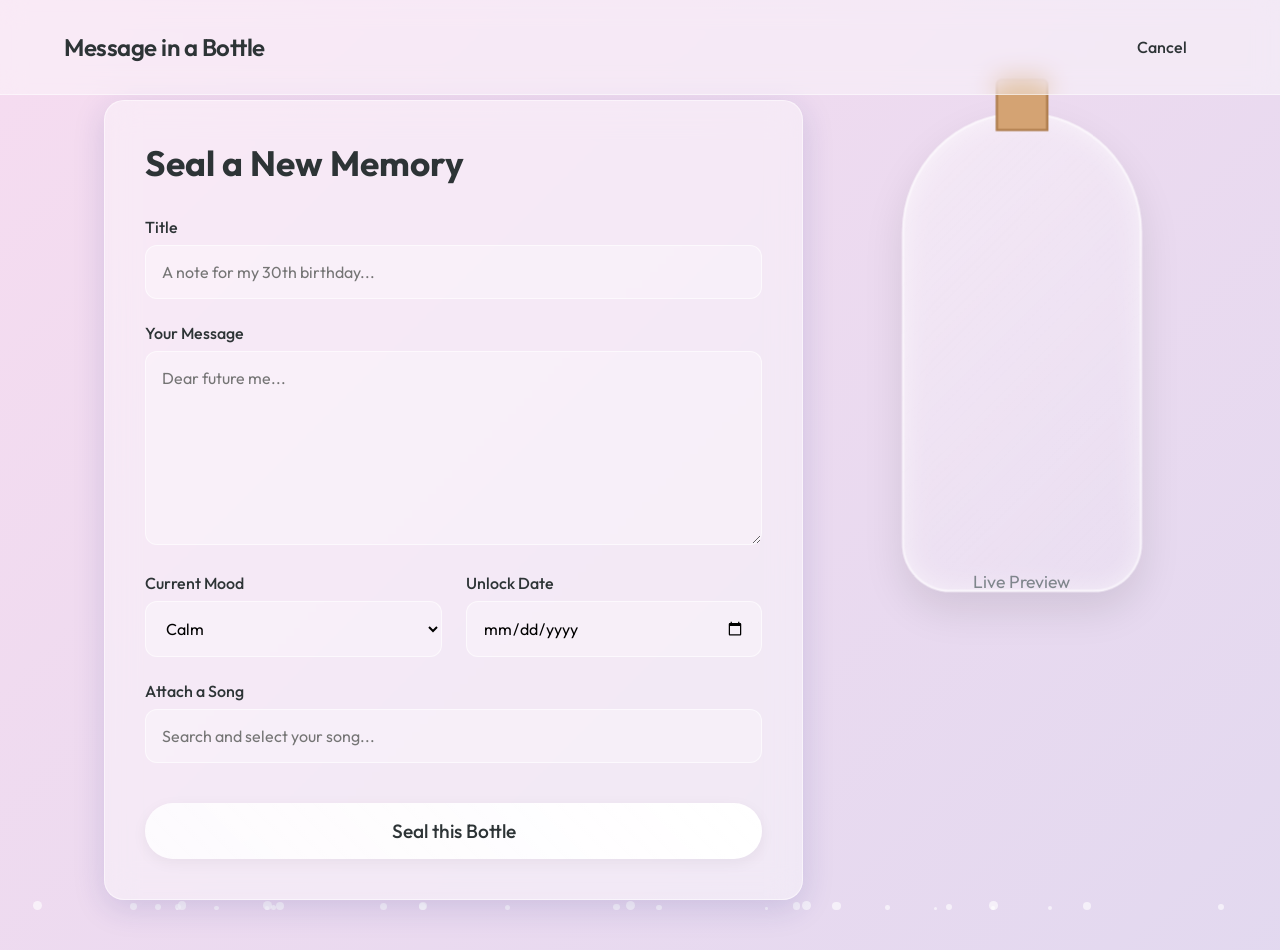
==== create.html @ 3ca36b60 "Switch from Spotify API to iTunes Search API for music previews" ====
<!DOCTYPE html>
<html lang="en">
<head>
    <meta charset="UTF-8">
    <meta name="viewport" content="width=device-width, initial-scale=1.0">
    <title>Create Bottle | Message in a Bottle</title>
    <link rel="stylesheet" href="css/main.css">
    <link rel="stylesheet" href="css/create.css">
    <link href="https://fonts.googleapis.com/css2?family=Outfit:wght@300;400;500;600;700&display=swap" rel="stylesheet">
</head>
<body class="create-page">
    <div class="particles-container" id="particles"></div>
    
    <nav class="glass-nav">
        <a href="dashboard.html" class="logo" style="text-decoration:none; color:inherit;">Message in a Bottle</a>
        <div class="nav-links">
            <a href="dashboard.html" class="btn-ghost">Cancel</a>
        </div>
    </nav>

    <main class="create-container">
        <div class="glass-card create-form-wrapper">
            <h2>Seal a New Memory</h2>
            <form id="createBottleForm">
                <div class="form-group">
                    <label for="bottleTitle">Title</label>
                    <input type="text" id="bottleTitle" placeholder="A note for my 30th birthday..." required>
                </div>
                
                <div class="form-group">
                    <label for="bottleMessage">Your Message</label>
                    <textarea id="bottleMessage" rows="8" placeholder="Dear future me..." required></textarea>
                </div>

                <div class="form-row">
                    <div class="form-group half">
                        <label for="moodSelect">Current Mood</label>
                        <select id="moodSelect" required>
                            <option value="happy">Happy</option>
                            <option value="calm" selected>Calm</option>
                            <option value="sad">Sad/Melancholic</option>
                            <option value="hopeful">Hopeful</option>
                            <option value="romantic">Romantic</option>
                        </select>
                    </div>
                    
                    <div class="form-group half">
                        <label for="unlockDate">Unlock Date</label>
                        <input type="date" id="unlockDate" required>
                    </div>
                </div>

                <div class="form-group">
                    <label>Attach a Song</label>
                    <div class="spotify-search-container">
                        <input type="text" id="spotifySearchInput" placeholder="Search and select your song..." autocomplete="off">
                        <div class="spotify-search-results" id="spotifySearchResults">
                            <!-- Results inject here -->
                        </div>
                    </div>
                    <input type="hidden" id="spotifyTrackUrl" name="spotifyTrackUrl">
                    <div id="selectedSongDisplay" class="selected-song-display">
                        <img src="" alt="Album Art" id="selectedSongImg">
                        <div class="selected-song-info">
                            <strong id="selectedSongTitle">Song Title</strong>
                            <span id="selectedSongArtist">Artist</span>
                        </div>
                        <button type="button" id="removeSongBtn" class="btn-ghost" title="Remove Song">×</button>
                    </div>
                </div>
                
                <button type="submit" class="btn-primary seal-btn">Seal this Bottle</button>
            </form>
        </div>
        
        <div class="preview-container">
            <div class="floating-bottle preview-bottle">
                <div class="bottle-glow"></div>
                <div class="bottle-shape"></div>
            </div>
            <p style="text-align:center; margin-top:1rem; opacity:0.8;">Live Preview</p>
        </div>
    </main>

    <script src="https://cdn.jsdelivr.net/npm/@supabase/supabase-js@2"></script>
    <script src="js/main.js"></script>
    <script src="js/supabase.js"></script>
    <script src="js/music.js"></script>
    <script src="js/create.js"></script>
</body>
</html>
---- css/main.css ----
:root {
    --primary-color: #a8cfee; /* soft light blue */
    --secondary-color: #f6dcf0; /* light pink */
    --accent-color: #e8b2c1;
    --text-main: #2d3436;
    --text-light: #636e72;
    --glass-bg: rgba(255, 255, 255, 0.4);
    --glass-border: rgba(255, 255, 255, 0.5);
    --glass-shadow: 0 8px 32px 0 rgba(31, 38, 135, 0.15);
}

* {
    margin: 0;
    padding: 0;
    box-sizing: border-box;
    font-family: 'Outfit', sans-serif;
}

body {
    background: linear-gradient(135deg, var(--secondary-color), var(--primary-color));
    background-size: 400% 400%;
    animation: gradientBG 15s ease infinite;
    color: var(--text-main);
    min-height: 100vh;
    overflow-x: hidden;
    position: relative;
}

@keyframes gradientBG {
    0% { background-position: 0% 50%; }
    50% { background-position: 100% 50%; }
    100% { background-position: 0% 50%; }
}

/* Glassmorphism Classes */
.glass-nav {
    display: flex;
    justify-content: space-between;
    align-items: center;
    padding: 1.5rem 5%;
    background: var(--glass-bg);
    backdrop-filter: blur(12px);
    -webkit-backdrop-filter: blur(12px);
    border-bottom: 1px solid var(--glass-border);
    position: fixed;
    width: 100%;
    top: 0;
    z-index: 100;
}

.glass-card {
    background: var(--glass-bg);
    backdrop-filter: blur(16px);
    -webkit-backdrop-filter: blur(16px);
    border-radius: 20px;
    border: 1px solid var(--glass-border);
    box-shadow: var(--glass-shadow);
    padding: 2.5rem;
}

/* Buttons */
.btn-primary, .btn-ghost {
    padding: 0.8rem 1.8rem;
    border-radius: 30px;
    text-decoration: none;
    font-weight: 500;
    transition: all 0.3s ease;
    cursor: pointer;
    border: none;
    display: inline-block;
}

.btn-primary {
    background: rgba(255, 255, 255, 0.7);
    color: var(--text-main);
    box-shadow: 0 4px 15px rgba(0,0,0,0.05);
}

.btn-primary:hover {
    background: #fff;
    transform: translateY(-2px);
    box-shadow: 0 6px 20px rgba(0,0,0,0.1);
}

.btn-ghost {
    background: transparent;
    color: var(--text-main);
}

.btn-ghost:hover {
    background: rgba(255, 255, 255, 0.3);
}

/* Typography */
h1 {
    font-size: 3.5rem;
    font-weight: 700;
    line-height: 1.2;
    margin-bottom: 1.5rem;
    background: linear-gradient(45deg, #4a6fa5, #d68b9f);
    -webkit-background-clip: text;
    -webkit-text-fill-color: transparent;
}

p {
    font-size: 1.1rem;
    line-height: 1.6;
    color: var(--text-light);
    margin-bottom: 2rem;
}

.logo {
    font-size: 1.5rem;
    font-weight: 600;
    letter-spacing: -0.5px;
}

/* Landing Page Hero */
.landing-page .hero {
    display: flex;
    align-items: center;
    justify-content: space-between;
    min-height: 100vh;
    padding: 0 10%;
    padding-top: 80px;
}

.hero-content {
    flex: 1;
    max-width: 600px;
    animation: slideUp 1s ease forwards;
    opacity: 0;
    transform: translateY(30px);
}

.hero-visual {
    flex: 1;
    display: flex;
    justify-content: center;
    align-items: center;
    position: relative;
}

/* Animations */
@keyframes slideUp {
    to {
        opacity: 1;
        transform: translateY(0);
    }
}

.floating-bottle {
    width: 200px;
    height: 400px;
    background: linear-gradient(135deg, rgba(255,255,255,0.4), rgba(255,255,255,0.1));
    border-radius: 100px 100px 40px 40px;
    border: 2px solid rgba(255,255,255,0.6);
    position: relative;
    animation: float 6s ease-in-out infinite;
    backdrop-filter: blur(5px);
    box-shadow: inset 0 0 20px rgba(255,255,255,0.5), 0 15px 35px rgba(0,0,0,0.1);
}

.floating-bottle::before {
    content: '';
    position: absolute;
    top: -30px;
    left: 50%;
    transform: translateX(-50%);
    width: 40px;
    height: 40px;
    background: #d4a373; /* Cork color */
    border-radius: 5px 5px 0 0;
    border: 2px solid rgba(139, 90, 43, 0.5);
}

@keyframes float {
    0%, 100% { transform: translateY(0) rotate(2deg); }
    50% { transform: translateY(-20px) rotate(-2deg); }
}

/* Particles */
.particles-container {
    position: fixed;
    top: 0;
    left: 0;
    width: 100%;
    height: 100%;
    pointer-events: none;
    z-index: -1;
}

.particle {
    position: absolute;
    background: rgba(255, 255, 255, 0.6);
    border-radius: 50%;
    animation: drift infinite linear;
}

@keyframes drift {
    from { transform: translateY(0) translateX(0); opacity: 1; }
    to { transform: translateY(-100vh) translateX(50px); opacity: 0; }
}
---- css/create.css ----
.create-container {
    padding: 100px 5% 50px;
    max-width: 1200px;
    margin: 0 auto;
    display: flex;
    gap: 4rem;
    align-items: flex-start;
}

.create-form-wrapper {
    flex: 2;
    animation: slideUp 0.8s ease forwards;
}

.create-form-wrapper h2 {
    margin-bottom: 2rem;
    font-size: 2.2rem;
}

.form-row {
    display: flex;
    gap: 1.5rem;
}

.form-group.half {
    flex: 1;
}

.form-group {
    margin-bottom: 1.5rem;
}

.form-group label {
    display: block;
    margin-bottom: 0.5rem;
    font-weight: 500;
}

.form-group input, 
.form-group textarea,
.form-group select {
    width: 100%;
    padding: 1rem;
    border-radius: 12px;
    border: 1px solid rgba(255, 255, 255, 0.6);
    background: rgba(255, 255, 255, 0.3);
    font-family: inherit;
    font-size: 1rem;
    outline: none;
    transition: all 0.3s ease;
    resize: vertical;
}

.form-group input:focus, 
.form-group textarea:focus,
.form-group select:focus {
    background: rgba(255, 255, 255, 0.6);
    border-color: #fff;
    box-shadow: 0 0 15px rgba(255,255,255,0.4);
}

.seal-btn {
    width: 100%;
    font-size: 1.2rem;
    padding: 1rem;
    margin-top: 1rem;
    background: linear-gradient(45deg, rgba(255,255,255,0.8), rgba(255,255,255,1));
}

.preview-container {
    flex: 1;
    display: flex;
    flex-direction: column;
    align-items: center;
    position: sticky;
    top: 120px;
    opacity: 0;
    animation: slideUp 0.8s ease 0.3s forwards;
}

.preview-bottle {
    transform: scale(1.2);
    margin-top: 2rem;
}

/* Mood specific bottle previews */
.preview-bottle.mood-happy {
    background: linear-gradient(135deg, rgba(255, 183, 3, 0.4), rgba(251, 133, 0, 0.2));
}
.preview-bottle.mood-sad {
    background: linear-gradient(135deg, rgba(0, 53, 102, 0.4), rgba(2, 62, 138, 0.3));
}
.preview-bottle.mood-calm {
    background: linear-gradient(135deg, rgba(142, 202, 230, 0.5), rgba(33, 158, 188, 0.2));
}

@media (max-width: 768px) {
    .create-container {
        flex-direction: column-reverse;
    }
    .preview-container {
        position: static;
        width: 100%;
    }
}
/* Spotify Search Styles */
.spotify-search-container {
    position: relative;
    display: flex;
    flex-direction: column;
}

.spotify-search-results {
    background: rgba(255, 255, 255, 0.9);
    border: 1px solid rgba(255, 255, 255, 0.6);
    border-radius: 12px;
    max-height: 250px;
    overflow-y: auto;
    margin-bottom: 0.5rem;
    box-shadow: 0 8px 25px rgba(0,0,0,0.1);
    display: none;
    backdrop-filter: blur(10px);
}

.spotify-search-results.active {
    display: block;
}

.song-result-item {
    display: flex;
    align-items: center;
    padding: 0.8rem 1rem;
    gap: 1rem;
    cursor: pointer;
    transition: background 0.2s;
    border-bottom: 1px solid rgba(0,0,0,0.05);
}

.song-result-item:last-child {
    border-bottom: none;
}

.song-result-item:hover {
    background: rgba(0, 0, 0, 0.05);
}

.song-result-item img {
    width: 45px;
    height: 45px;
    border-radius: 6px;
    object-fit: cover;
    box-shadow: 0 4px 10px rgba(0,0,0,0.1);
}

.song-result-info {
    display: flex;
    flex-direction: column;
}

.song-result-info strong {
    font-size: 0.95rem;
    color: var(--text-main);
    margin-bottom: 0.2rem;
}

.song-result-info span {
    font-size: 0.8rem;
    color: var(--text-light);
}

.selected-song-display {
    display: none;
    align-items: center;
    padding: 0.8rem;
    background: rgba(255, 255, 255, 0.5);
    border-radius: 12px;
    gap: 1rem;
    border: 1px solid rgba(255, 255, 255, 0.8);
    box-shadow: 0 4px 15px rgba(0,0,0,0.05);
}

.selected-song-display.active {
    display: flex;
}

.selected-song-display img {
    width: 45px;
    height: 45px;
    border-radius: 6px;
    object-fit: cover;
}

.selected-song-info {
    flex: 1;
    display: flex;
    flex-direction: column;
}

.selected-song-info strong {
    font-size: 0.95rem;
}

.selected-song-info span {
    font-size: 0.8rem;
    color: var(--text-light);
}

#removeSongBtn {
    width: 30px;
    height: 30px;
    display: flex;
    align-items: center;
    justify-content: center;
    font-size: 1.2rem;
    cursor: pointer;
    border-radius: 50%;
    color: var(--text-light);
}

#removeSongBtn:hover {
    background: rgba(0,0,0,0.1);
    color: var(--text-main);
}


.spotify-search-results {
    position: absolute;
    bottom: 100%; /* Pushes it above the input */
    left: 0;
    width: 100%;
    margin-bottom: 0.5rem;
    z-index: 50; /* Ensure it floats above other content */
    background: rgba(255, 255, 255, 0.95);
    border-radius: 12px;
    box-shadow: 0 -8px 25px rgba(0,0,0,0.15); /* Shadow goes UP now */
}
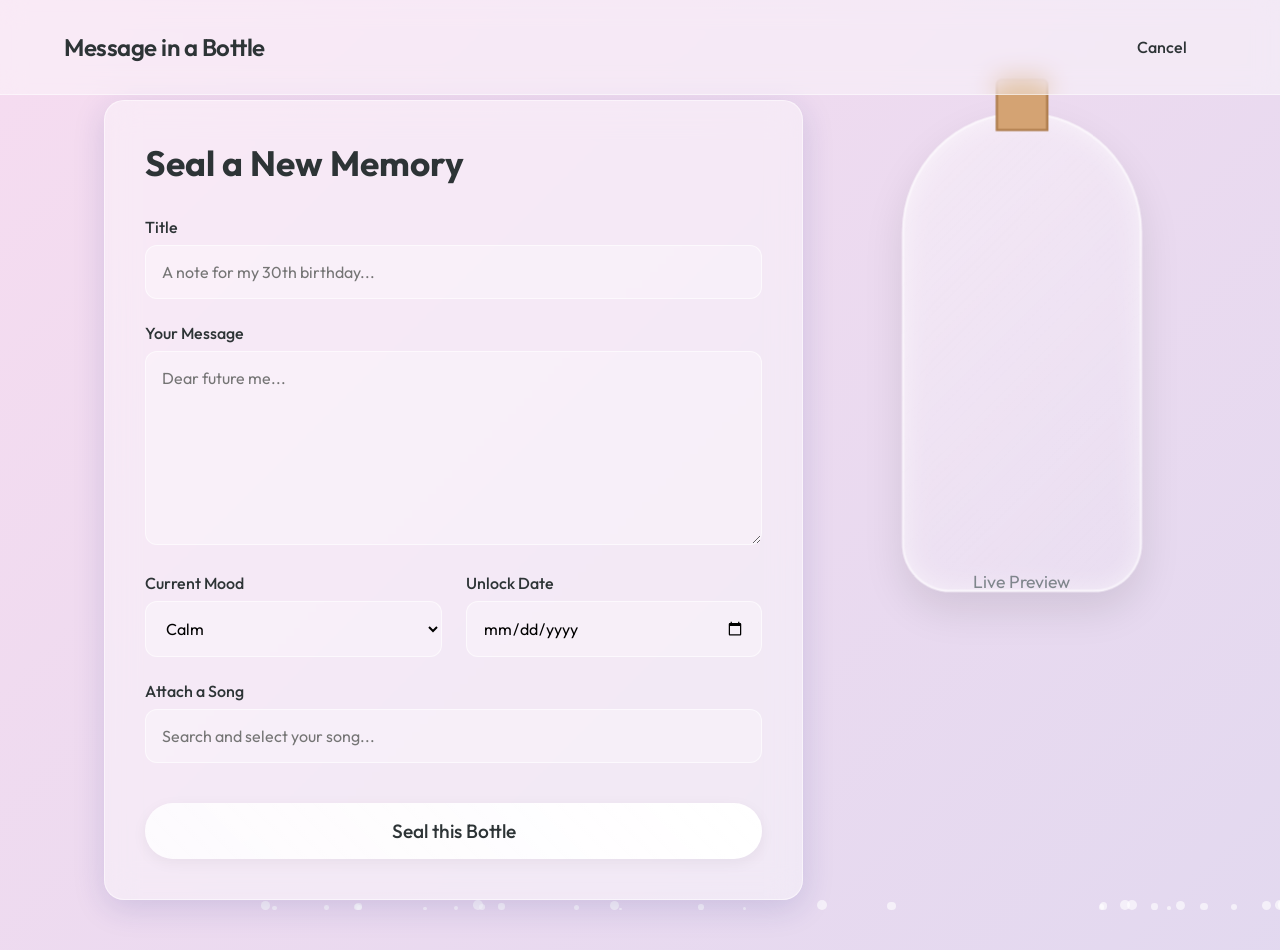
==== commit 62be498c: "Cache bust javascript files to solve null reference errors for clients" ====
--- a/create.html
+++ b/create.html
@@ -84,8 +84,8 @@
 
     <script src="https://cdn.jsdelivr.net/npm/@supabase/supabase-js@2"></script>
     <script src="js/main.js"></script>
-    <script src="js/supabase.js"></script>
-    <script src="js/music.js"></script>
-    <script src="js/create.js"></script>
+    <script src="js/supabase.js?v=2"></script>
+    <script src="js/music.js?v=2"></script>
+    <script src="js/create.js?v=2"></script>
 </body>
 </html>
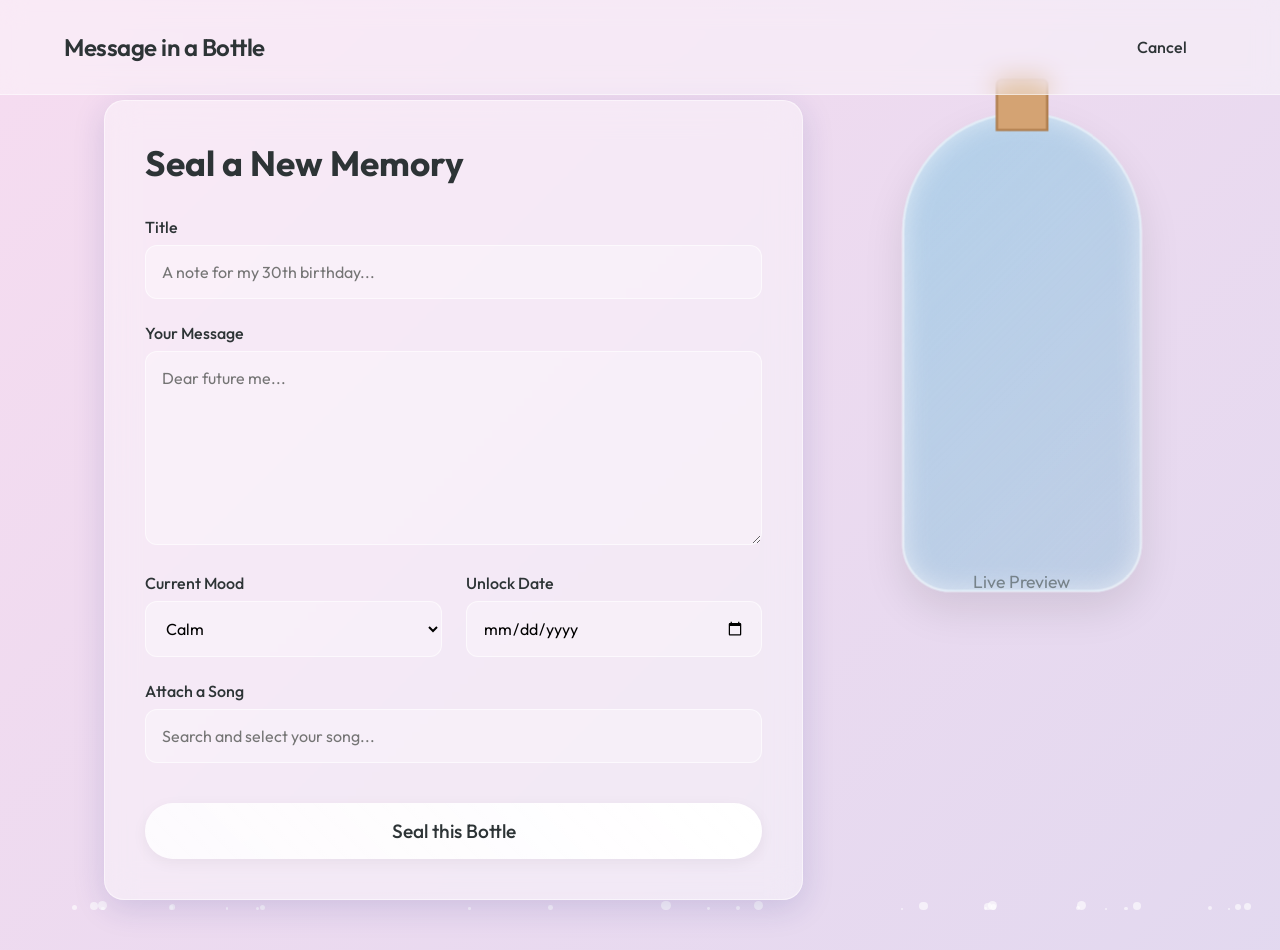
==== commit bf12e822: "Add missing mood colors to the preview bottle in create form" ====
--- a/create.html
+++ b/create.html
@@ -74,7 +74,7 @@
         </div>
         
         <div class="preview-container">
-            <div class="floating-bottle preview-bottle">
+            <div class="floating-bottle preview-bottle mood-calm">
                 <div class="bottle-glow"></div>
                 <div class="bottle-shape"></div>
             </div>
--- a/css/create.css
+++ b/css/create.css
@@ -85,13 +85,19 @@
 
 /* Mood specific bottle previews */
 .preview-bottle.mood-happy {
-    background: linear-gradient(135deg, rgba(255, 183, 3, 0.4), rgba(251, 133, 0, 0.2));
+    background: linear-gradient(135deg, rgba(255, 183, 3, 0.6), rgba(251, 133, 0, 0.2));
 }
 .preview-bottle.mood-sad {
-    background: linear-gradient(135deg, rgba(0, 53, 102, 0.4), rgba(2, 62, 138, 0.3));
+    background: linear-gradient(135deg, rgba(0, 53, 102, 0.6), rgba(2, 62, 138, 0.3));
 }
 .preview-bottle.mood-calm {
-    background: linear-gradient(135deg, rgba(142, 202, 230, 0.5), rgba(33, 158, 188, 0.2));
+    background: linear-gradient(135deg, rgba(142, 202, 230, 0.6), rgba(33, 158, 188, 0.2));
+}
+.preview-bottle.mood-hopeful {
+    background: linear-gradient(135deg, rgba(233, 236, 239, 0.8), rgba(206, 212, 218, 0.5));
+}
+.preview-bottle.mood-romantic {
+    background: linear-gradient(135deg, rgba(255, 175, 204, 0.6), rgba(255, 200, 221, 0.3));
 }
 
 @media (max-width: 768px) {
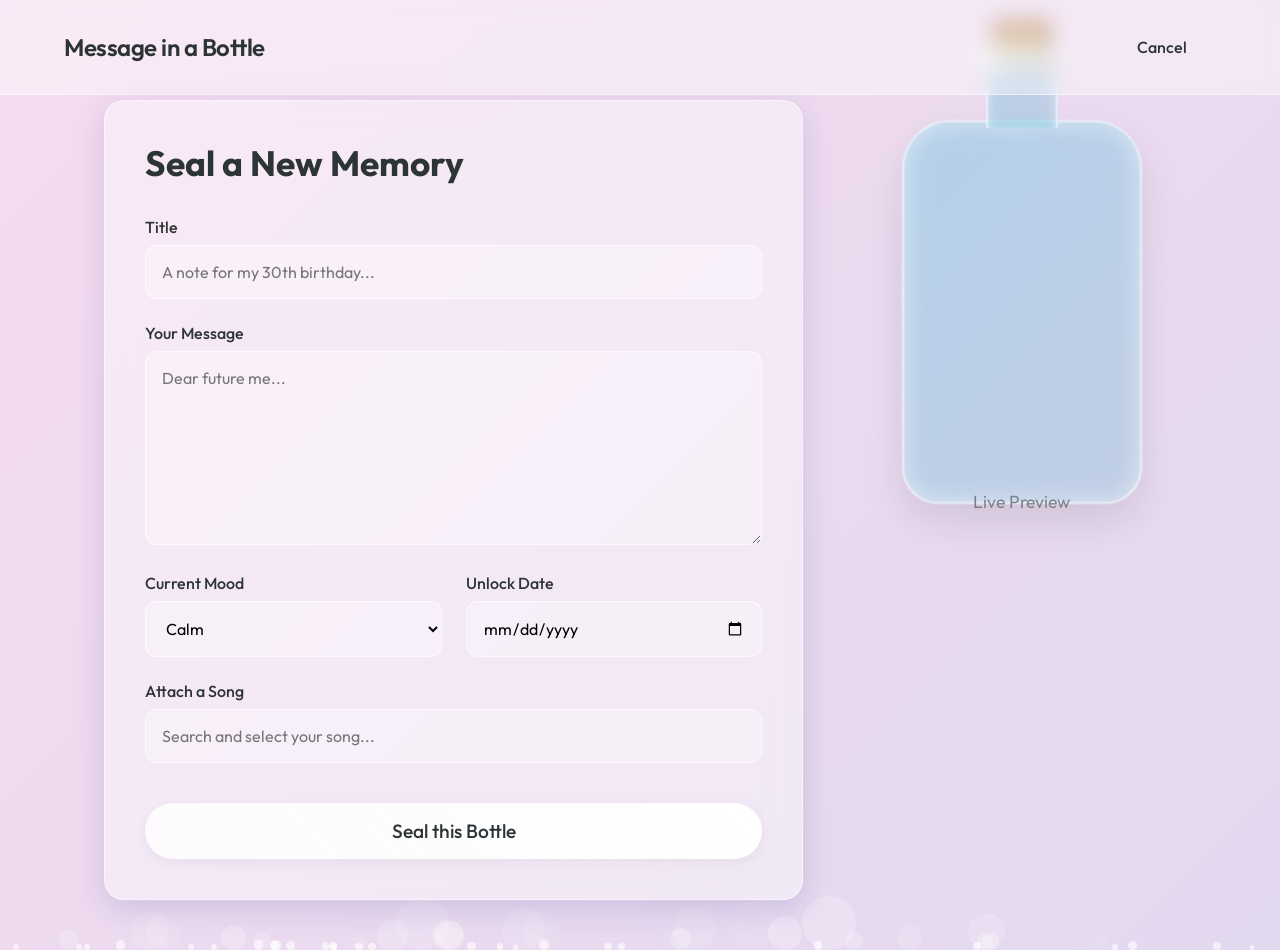
==== commit b1e9ac6e: "Mirror glass bottle structural changes (neck, rim, cork) across 'Create' and 'Dashboard' screens" ====
--- a/create.html
+++ b/create.html
@@ -4,8 +4,8 @@
     <meta charset="UTF-8">
     <meta name="viewport" content="width=device-width, initial-scale=1.0">
     <title>Create Bottle | Message in a Bottle</title>
-    <link rel="stylesheet" href="css/main.css">
-    <link rel="stylesheet" href="css/create.css">
+    <link rel="stylesheet" href="css/main.css?v=3">
+    <link rel="stylesheet" href="css/create.css?v=3">
     <link href="https://fonts.googleapis.com/css2?family=Outfit:wght@300;400;500;600;700&display=swap" rel="stylesheet">
 </head>
 <body class="create-page">
--- a/css/main.css
+++ b/css/main.css
@@ -151,27 +151,64 @@
 
 .floating-bottle {
     width: 200px;
-    height: 400px;
+    height: 320px;
     background: linear-gradient(135deg, rgba(255,255,255,0.4), rgba(255,255,255,0.1));
-    border-radius: 100px 100px 40px 40px;
+    border-radius: 40px 40px 30px 30px;
     border: 2px solid rgba(255,255,255,0.6);
     position: relative;
     animation: float 6s ease-in-out infinite;
     backdrop-filter: blur(5px);
     box-shadow: inset 0 0 20px rgba(255,255,255,0.5), 0 15px 35px rgba(0,0,0,0.1);
-}
-
+    margin-top: 60px; /* Make room for the neck */
+}
+
+/* The Bottle Neck */
+.bottle-shape {
+    position: absolute;
+    top: -60px;
+    left: 50%;
+    transform: translateX(-50%);
+    width: 60px;
+    height: 65px;
+    background: linear-gradient(135deg, rgba(255,255,255,0.4), rgba(255,255,255,0.1));
+    border: 2px solid rgba(255,255,255,0.6);
+    border-bottom: none;
+    border-radius: 10px 10px 0 0;
+    backdrop-filter: blur(5px);
+    box-shadow: inset 0 0 10px rgba(255,255,255,0.5);
+    z-index: -1;
+}
+
+/* The Cork */
 .floating-bottle::before {
     content: '';
     position: absolute;
-    top: -30px;
+    top: -85px;
     left: 50%;
     transform: translateX(-50%);
-    width: 40px;
-    height: 40px;
-    background: #d4a373; /* Cork color */
-    border-radius: 5px 5px 0 0;
-    border: 2px solid rgba(139, 90, 43, 0.5);
+    width: 44px;
+    height: 35px;
+    background: linear-gradient(90deg, #b88655, #d4a373, #a67544);
+    border-radius: 8px 8px 3px 3px;
+    border: 2px solid rgba(139, 90, 43, 0.6);
+    box-shadow: inset 0 5px 10px rgba(0,0,0,0.1);
+    z-index: -2;
+}
+
+/* The Bottle Rim / Lip */
+.floating-bottle::after {
+    content: '';
+    position: absolute;
+    top: -65px;
+    left: 50%;
+    transform: translateX(-50%);
+    width: 75px;
+    height: 18px;
+    background: linear-gradient(135deg, rgba(255,255,255,0.7), rgba(255,255,255,0.3));
+    border-radius: 10px;
+    border: 2px solid rgba(255,255,255,0.8);
+    box-shadow: 0 4px 10px rgba(0,0,0,0.1);
+    z-index: 1;
 }
 
 @keyframes float {
--- a/css/create.css
+++ b/css/create.css
@@ -84,19 +84,19 @@
 }
 
 /* Mood specific bottle previews */
-.preview-bottle.mood-happy {
+.preview-bottle.mood-happy, .preview-bottle.mood-happy .bottle-shape {
     background: linear-gradient(135deg, rgba(255, 183, 3, 0.6), rgba(251, 133, 0, 0.2));
 }
-.preview-bottle.mood-sad {
+.preview-bottle.mood-sad, .preview-bottle.mood-sad .bottle-shape {
     background: linear-gradient(135deg, rgba(0, 53, 102, 0.6), rgba(2, 62, 138, 0.3));
 }
-.preview-bottle.mood-calm {
+.preview-bottle.mood-calm, .preview-bottle.mood-calm .bottle-shape {
     background: linear-gradient(135deg, rgba(142, 202, 230, 0.6), rgba(33, 158, 188, 0.2));
 }
-.preview-bottle.mood-hopeful {
+.preview-bottle.mood-hopeful, .preview-bottle.mood-hopeful .bottle-shape {
     background: linear-gradient(135deg, rgba(233, 236, 239, 0.8), rgba(206, 212, 218, 0.5));
 }
-.preview-bottle.mood-romantic {
+.preview-bottle.mood-romantic, .preview-bottle.mood-romantic .bottle-shape {
     background: linear-gradient(135deg, rgba(255, 175, 204, 0.6), rgba(255, 200, 221, 0.3));
 }
 
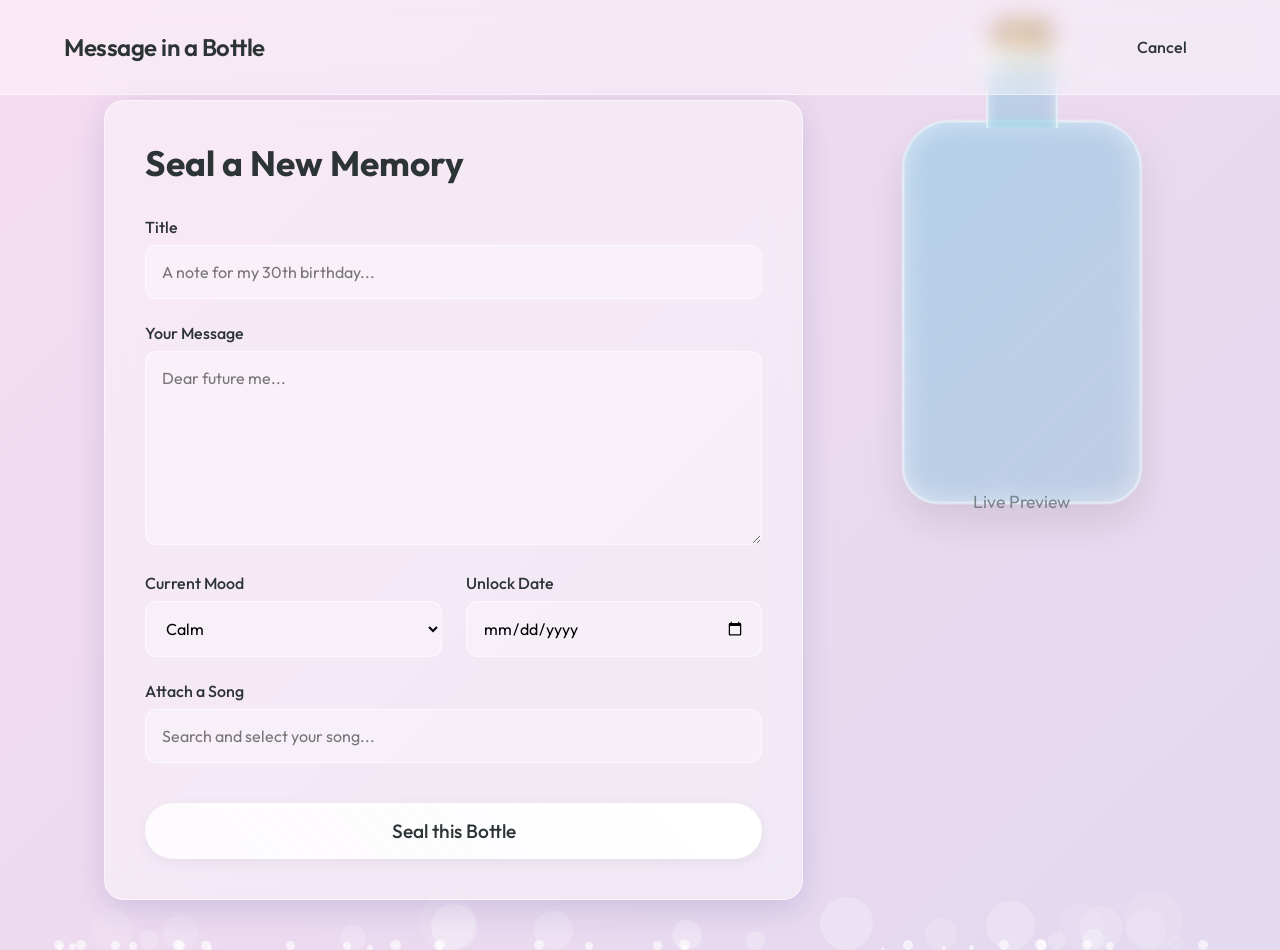
==== commit 835a365a: "Fix bottle overlap with navbar on mobile create page" ====
--- a/create.html
+++ b/create.html
@@ -4,8 +4,8 @@
     <meta charset="UTF-8">
     <meta name="viewport" content="width=device-width, initial-scale=1.0">
     <title>Create Bottle | Message in a Bottle</title>
-    <link rel="stylesheet" href="css/main.css?v=3">
-    <link rel="stylesheet" href="css/create.css?v=3">
+    <link rel="stylesheet" href="css/main.css?v=4">
+    <link rel="stylesheet" href="css/create.css?v=4">
     <link href="https://fonts.googleapis.com/css2?family=Outfit:wght@300;400;500;600;700&display=swap" rel="stylesheet">
 </head>
 <body class="create-page">
--- a/css/main.css
+++ b/css/main.css
@@ -237,4 +237,37 @@
 @keyframes drift {
     from { transform: translateY(0) translateX(0); opacity: 1; }
     to { transform: translateY(-100vh) translateX(50px); opacity: 0; }
+}
+
+@media (max-width: 768px) {
+    .glass-nav {
+        flex-direction: column;
+        padding: 1rem;
+        gap: 0.5rem;
+    }
+    
+    .logo {
+        font-size: 1.2rem;
+    }
+    
+    .nav-links {
+        display: flex;
+        gap: 0.5rem;
+    }
+    
+    .btn-primary, .btn-ghost {
+        padding: 0.5rem 1rem;
+        font-size: 0.9rem;
+    }
+    
+    h1 {
+        font-size: 2.2rem;
+    }
+    
+    .landing-page .hero {
+        flex-direction: column;
+        padding-top: 120px;
+        text-align: center;
+        gap: 3rem;
+    }
 }
--- a/css/create.css
+++ b/css/create.css
@@ -103,10 +103,16 @@
 @media (max-width: 768px) {
     .create-container {
         flex-direction: column-reverse;
+        padding-top: 140px; /* Adjust for taller mobile navbar */
     }
     .preview-container {
         position: static;
         width: 100%;
+        margin-top: 2rem;
+        margin-bottom: 2rem;
+    }
+    .preview-bottle {
+        margin-top: 4rem;
     }
 }
 /* Spotify Search Styles */
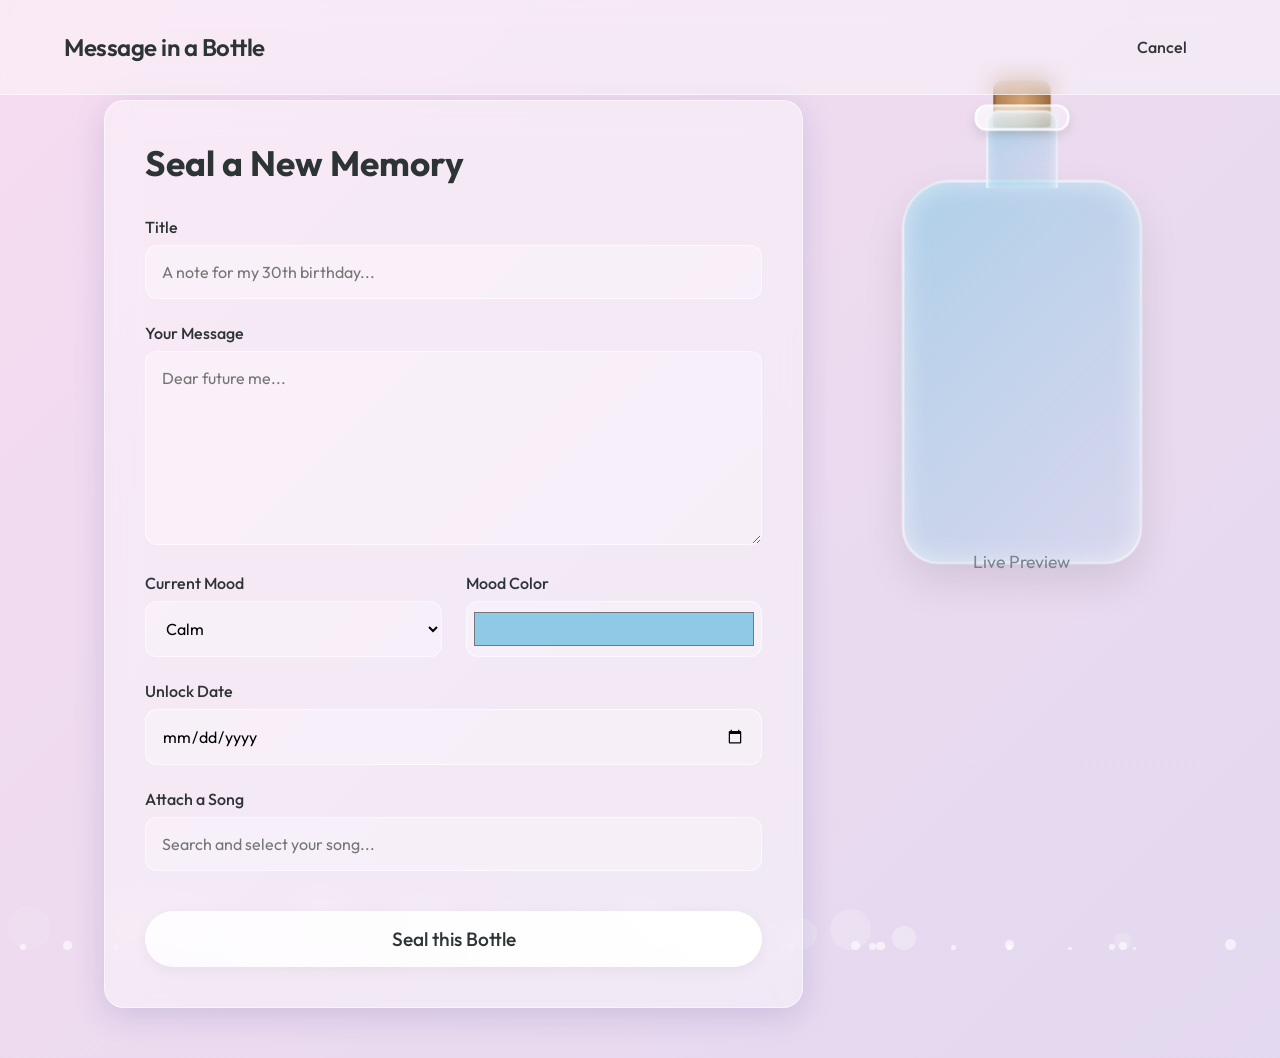
==== commit 25529dbe: "Add custom moods, color themes, and unlock delivery function" ====
--- a/create.html
+++ b/create.html
@@ -4,8 +4,8 @@
     <meta charset="UTF-8">
     <meta name="viewport" content="width=device-width, initial-scale=1.0">
     <title>Create Bottle | Message in a Bottle</title>
-    <link rel="stylesheet" href="css/main.css?v=4">
-    <link rel="stylesheet" href="css/create.css?v=4">
+    <link rel="stylesheet" href="css/main.css?v=5">
+    <link rel="stylesheet" href="css/create.css?v=5">
     <link href="https://fonts.googleapis.com/css2?family=Outfit:wght@300;400;500;600;700&display=swap" rel="stylesheet">
 </head>
 <body class="create-page">
@@ -41,13 +41,24 @@
                             <option value="sad">Sad/Melancholic</option>
                             <option value="hopeful">Hopeful</option>
                             <option value="romantic">Romantic</option>
+                            <option value="custom">Custom mood</option>
                         </select>
                     </div>
                     
                     <div class="form-group half">
-                        <label for="unlockDate">Unlock Date</label>
+                        <label for="moodColor">Mood Color</label>
+                        <input type="color" id="moodColor" value="#8ecae6" aria-label="Mood color">
+                    </div>
+                </div>
+
+                <div class="form-group" id="customMoodGroup" style="display:none;">
+                    <label for="customMood">Your actual mood</label>
+                    <input type="text" id="customMood" placeholder="Write the mood you actually feel...">
+                </div>
+
+                <div class="form-group">
+                    <label for="unlockDate">Unlock Date</label>
                         <input type="date" id="unlockDate" required>
-                    </div>
                 </div>
 
                 <div class="form-group">
--- a/css/create.css
+++ b/css/create.css
@@ -51,6 +51,26 @@
     resize: vertical;
 }
 
+.form-group input[type="color"] {
+    padding: 0.35rem;
+    height: 56px;
+    cursor: pointer;
+}
+
+#customMoodGroup {
+    transition: opacity 0.25s ease, transform 0.25s ease;
+}
+
+#customMoodGroup[style*="display:none"] {
+    opacity: 0;
+    transform: translateY(-6px);
+}
+
+#customMoodGroup:not([style*="display:none"]) {
+    opacity: 1;
+    transform: translateY(0);
+}
+
 .form-group input:focus, 
 .form-group textarea:focus,
 .form-group select:focus {
@@ -73,7 +93,7 @@
     flex-direction: column;
     align-items: center;
     position: sticky;
-    top: 120px;
+    top: 180px;
     opacity: 0;
     animation: slideUp 0.8s ease 0.3s forwards;
 }
@@ -81,6 +101,7 @@
 .preview-bottle {
     transform: scale(1.2);
     margin-top: 2rem;
+    transition: background 0.5s ease, box-shadow 0.5s ease, transform 0.3s ease;
 }
 
 /* Mood specific bottle previews */
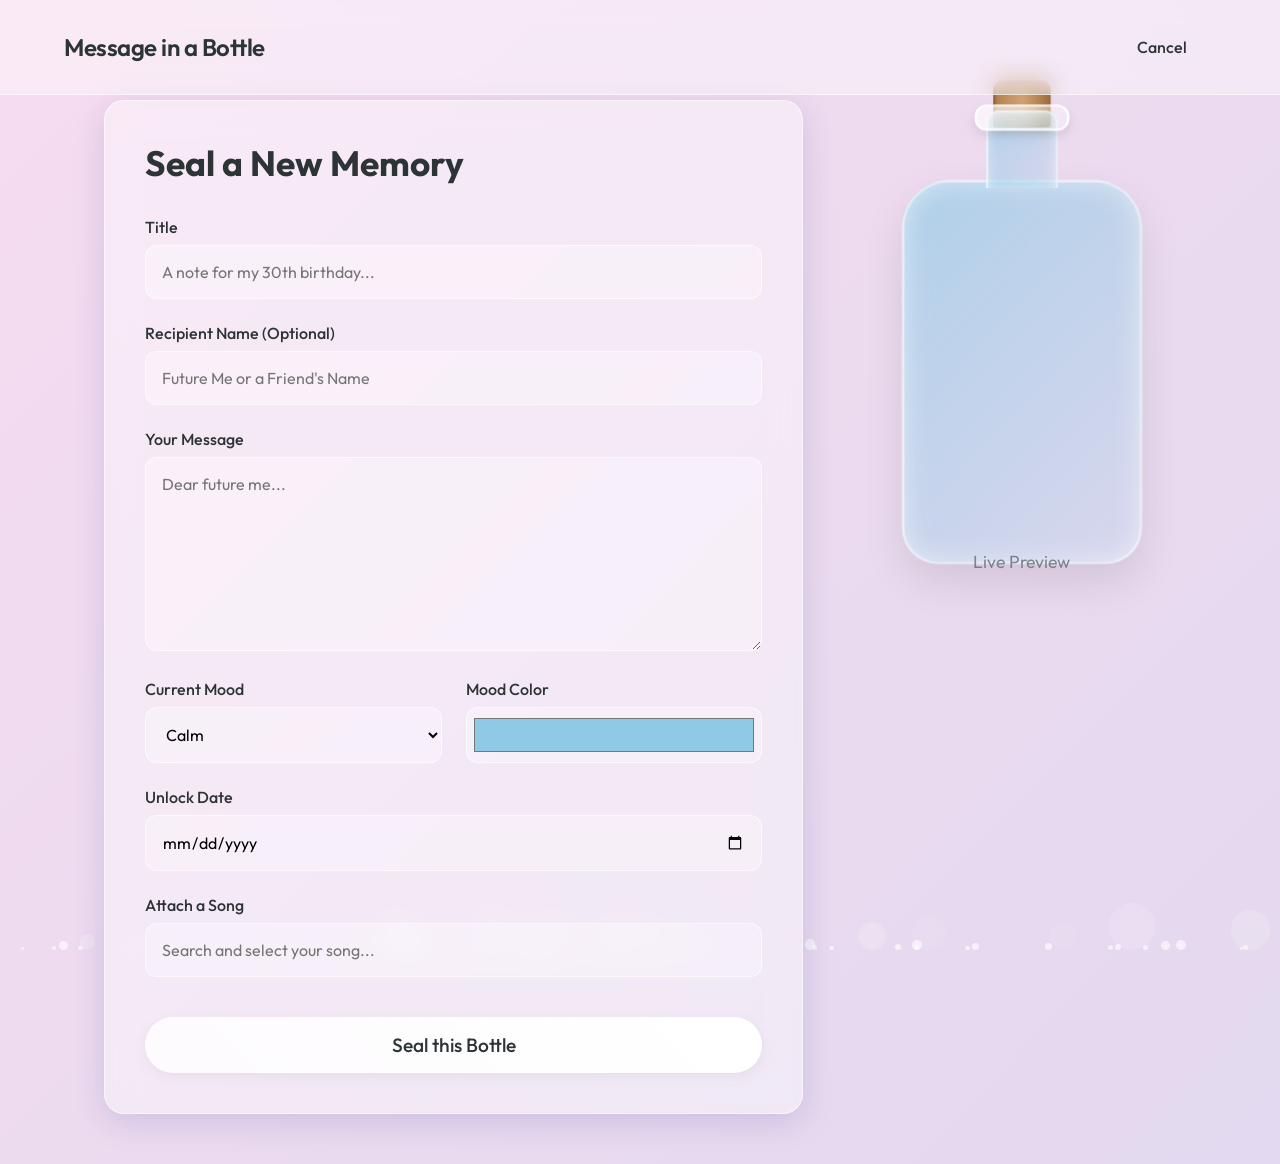
==== commit 7b606380: "dasdsdas" ====
--- a/create.html
+++ b/create.html
@@ -25,6 +25,11 @@
                 <div class="form-group">
                     <label for="bottleTitle">Title</label>
                     <input type="text" id="bottleTitle" placeholder="A note for my 30th birthday..." required>
+                </div>
+
+                <div class="form-group">
+                    <label for="recipientName">Recipient Name (Optional)</label>
+                    <input type="text" id="recipientName" placeholder="Future Me or a Friend's Name">
                 </div>
                 
                 <div class="form-group">
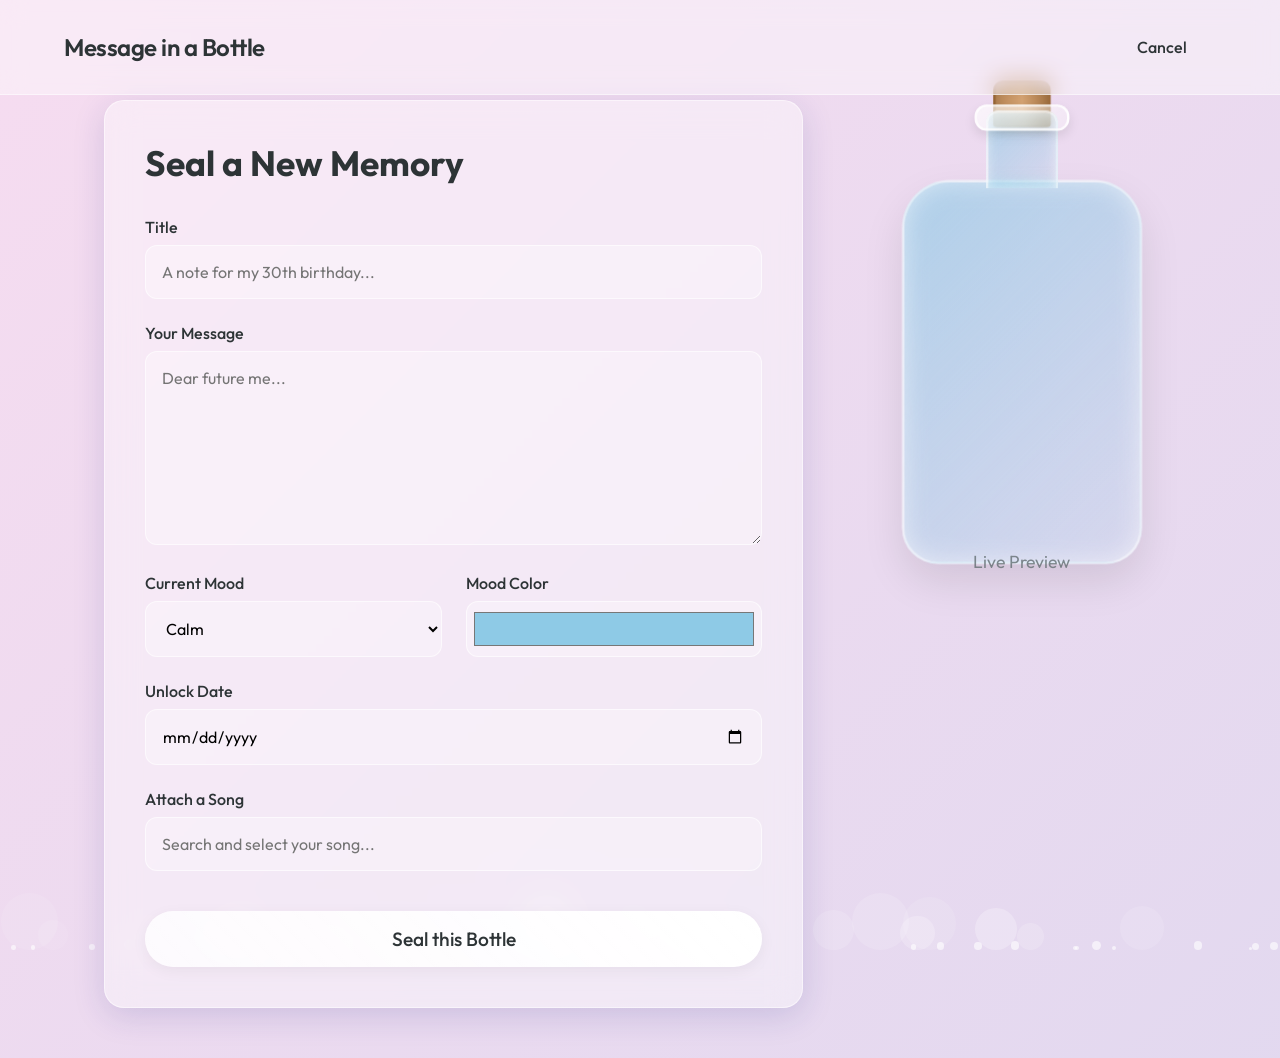
==== commit 2a0fc962: "jashfjaehskfhks" ====
--- a/create.html
+++ b/create.html
@@ -27,11 +27,7 @@
                     <input type="text" id="bottleTitle" placeholder="A note for my 30th birthday..." required>
                 </div>
 
-                <div class="form-group">
-                    <label for="recipientName">Recipient Name (Optional)</label>
-                    <input type="text" id="recipientName" placeholder="Future Me or a Friend's Name">
-                </div>
-                
+             
                 <div class="form-group">
                     <label for="bottleMessage">Your Message</label>
                     <textarea id="bottleMessage" rows="8" placeholder="Dear future me..." required></textarea>
